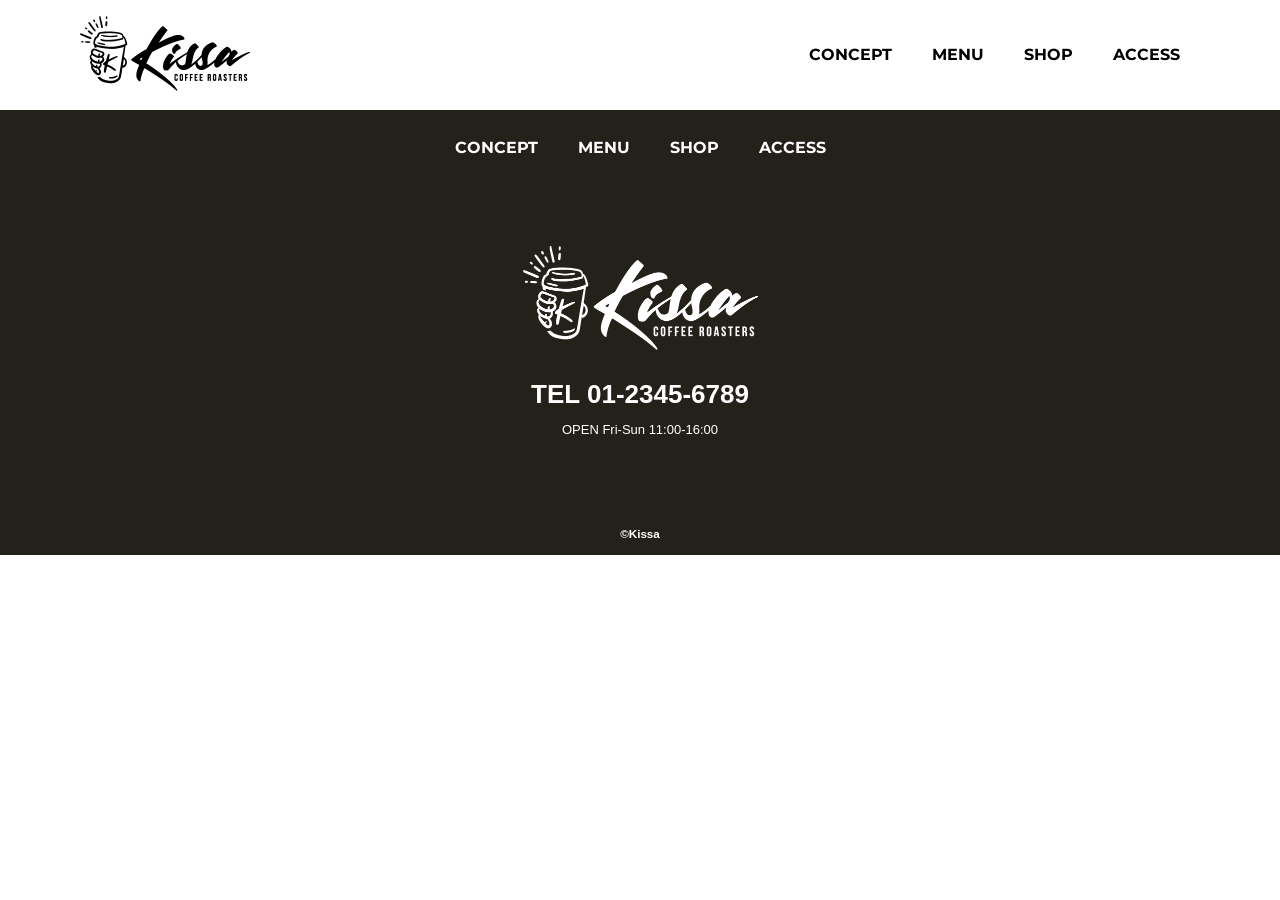
==== index.html @ 06d97d25 "P163まで" ====
<!DOCTYPE html>
<html>

<head>
    <meta charset="UTF-8">
    <title>KISSA official website</title>
    <meta name="description" content="自家焙煎したこだわりのコーヒーと、思わず長居したくなるような居心地の良い空間を提供するカフェ「KISSA」のウェブサイトです。">
    <meta name="viewport" content="width=device-width">
    <script src="./js/toggle-menu.js"></script>
    <link rel="stylesheet" href="./css/common.css">
    <link rel="stylesheet" href="./css/index.css">
    <link rel="preconnect" href="https://fonts.googleapis.com">
    <link rel="preconnect" href="https://fonts.gstatic.com" crossorigin>
    <link href="https://fonts.googleapis.com/css2?family=Montserrat:ital,wght@0,700;1,700&display=swap"
        rel="stylesheet">
</head>

<body>
    <header class="header">
        <div class="header-inner">
            <a class="header-logo" href="./index.html">
                <img src="./images/common/logo-header.png" alt="KISSA">
            </a>
            <button class="toggle-menu-button"></button>
            <div class="header-site-menu">
                <nav class="site-menu">
                    <ul>
                        <li><a href="./concept.html">CONCEPT</a></li>
                        <li><a href="./menu.html">MENU</a></li>
                        <li><a href="./shop.html">SHOP</a></li>
                        <li><a href="./access.html">ACCESS</a></li>
                    </ul>
                </nav>
            </div>
        </div>
    </header>
    <main class="main"></main>
    <footer class="footer">
        <nav class="site-menu">
            <ul>
                <li><a href="./concept.html">CONCEPT</a></li>
                <li><a href="./menu.html">MENU</a></li>
                <li><a href="./shop.html">SHOP</a></li>
                <li><a href="./access.html">ACCESS</a></li>
            </ul>
        </nav>
        <a class="footer-logo" href="./index.html">
            <img src="./images/common/logo-footer.png" alt="KISSA">
        </a>
        <p class="footer-tel">TEL 01-2345-6789</p>
        <p class="footer-time">OPEN Fri-Sun 11:00-16:00</p>
        <p class="copyright"><small>&copy;Kissa</small></p>
    </footer>
</body>

</html>
---- css/common.css ----
@charset "utf-8";

*,
::before,
::after {
    padding: 0;
    margin: 0;
    box-sizing: border-box;
}

ul,
ol {
    list-style: none;
}

a {
    color: inherit;
    text-decoration: none;
}

body {
    font-family: sans-serif;
    font-size: 16px;
    color: #000000;
    line-height: 1;
    background-color: #ffffff;
}

img {
    max-width: 100%;
}

.header-inner {
    max-width: 1200px;
    height: 110px;
    margin-left: auto;
    margin-right: auto;
    padding-left: 40px;
    padding-right: 40px;
    display: flex;
    justify-content: space-between;
    align-items: center;
}

.toggle-menu-button {
    display: none;
}

.header-logo {
    display: block;
    width: 170px;
}

.site-menu ul{
    display: flex;
}

.site-menu ul li {
    margin-left: 20px;
    margin-right: 20px;
}

.site-menu ul li a {
    font-family: "Montserrat", sans-serif;
    font-weight: bold;
}

.footer {
    color: #ffffff;
    background-color: #24211b;
    padding-top: 30px;
    padding-bottom: 15px;
    display: flex;
    flex-direction: column;
    align-items: center;
}

.footer-logo {
    display: block;
    width: 235px;
    margin-top: 90px;
}

.footer-tel {
    font-size: 26px;
    font-weight: bold;
    margin-top: 28px;
}

.footer-time {
    font-size: 13px;
    margin-top: 16px;
}

.copyright {
    font-size: 14px;
    font-weight: bold;
    margin-top: 90px;
}

@media (max-width: 800px) {
    .site-menu ul {
        display: block;
        text-align: center;
    }

    .site-menu li {
        margin-top: 20px;
    }

    .header {
        position: fixed;
        top: 0;
        left: 0;
        right: 0;
        background-color: #ffffff;
        height: 50px;
        z-index: 10;
        box-shadow: 0 3px 6px rgba(0, 0, 0, 0.1);
    }

    .header-inner {
        padding-left: 20px;
        padding-right: 20px;
        height: 100%;
        position: relative;
    }

    .header-logo {
        width: 100px;
    }

    .header-site-menu {
        position: absolute;
        top: 100%;
        left: 0;
        right: 0;
        color: #ffffff;
        background-color: #736E62;
        padding-top: 30px;
        padding-bottom: 50px;
        display: none;
    }

    .header-site-menu.is-show {
        display: block;
    }

    .toggle-menu-button {
        display: block;
        width: 44px;
        height: 34px;
        background-image: url(../images/common/icon-menu.png);
        background-size: 50%;
        background-position: center;
        background-repeat: no-repeat;
        background-color: transparent;
        border: none;
        border-radius: 0;
        outline: none;
    }

    .main {
        padding-top: 50px;
    }

    .footer-logo {
        margin-top: 60px;
    }

    .footer-tel {
        font-size: 20px;
    }

    .copyright{
        margin-top: 50px;
    }
}
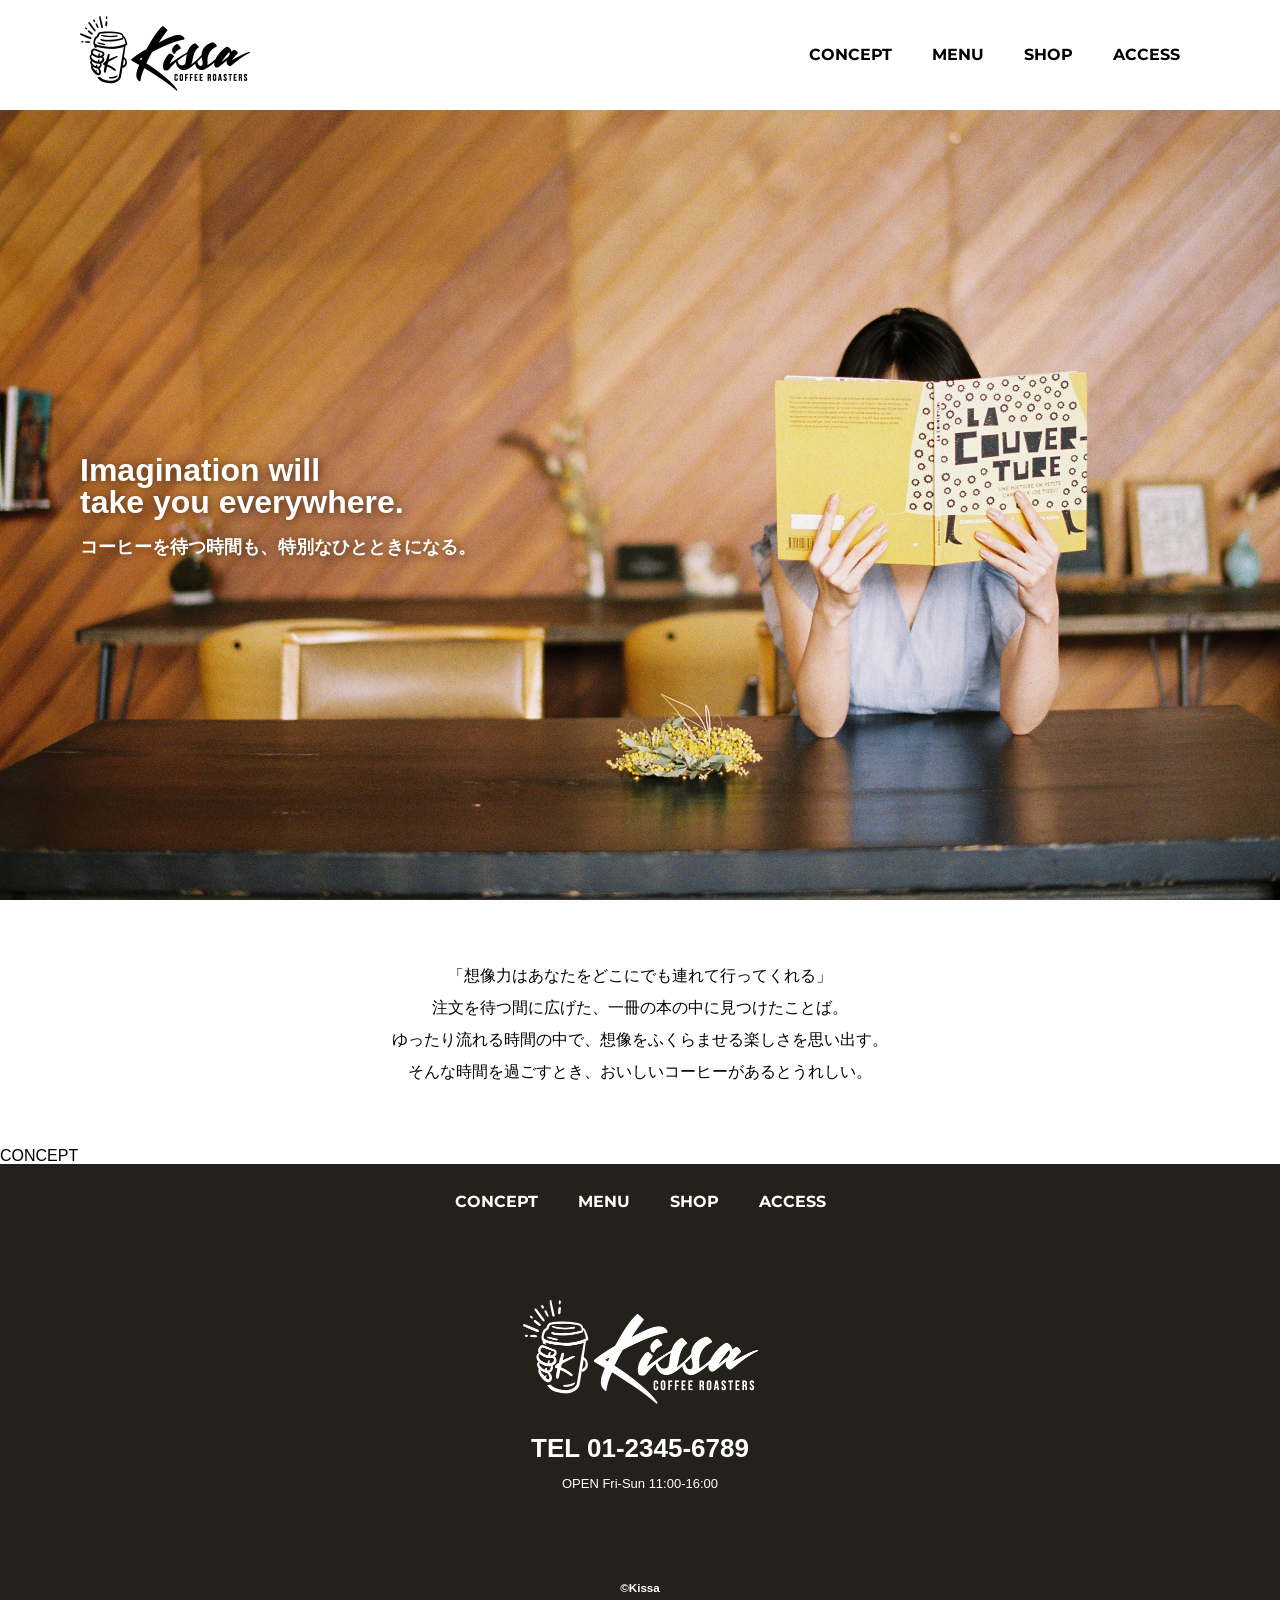
==== commit 29584525: "P182まで" ====
--- a/index.html
+++ b/index.html
@@ -34,7 +34,22 @@
             </div>
         </div>
     </header>
-    <main class="main"></main>
+    <main class="main">
+        <div class="first-view">
+            <div class="first-view-text">
+                <h1>Imagination will <br>take you everywhere.</h1>
+                <p>コーヒーを待つ時間も、特別なひとときになる。</p>
+            </div>
+
+        </div>
+        <div class="lead">
+            <p>「想像力はあなたをどこにでも連れて行ってくれる」<br>注文を待つ間に広げた、一冊の本の中に見つけたことば。<br>ゆったり流れる時間の中で、想像をふくらませる楽しさを思い出す。<br>そんな時間を過ごすとき、おいしいコーヒーがあるとうれしい。
+            </p>
+        </div>
+        <div class="link-button-area">
+            <a class="link-button" href="./concept.html">CONCEPT</a>
+        </div>
+    </main>
     <footer class="footer">
         <nav class="site-menu">
             <ul>
--- a/css/index.css
+++ b/css/index.css
@@ -0,0 +1,43 @@
+@charset "utf-8";
+
+.first-view {
+    height: calc(100vh - 110px);
+    background-image: url(../images/index/bg-main.jpg);
+    background-repeat: no-repeat;
+    background-position: center center;
+    background-size: cover;
+    display: flex;
+    align-items: center;
+}
+
+.first-view-text {
+    width: 100%;
+    max-width: 1200px;
+    margin-left: auto;
+    margin-right: auto;
+    padding-left: 40px;
+    padding-right: 80px;
+    color: #ffffff;
+    font-weight: bold;
+    text-shadow: 1px 1px 10px #4b2c14;
+}
+
+.first-view-text p {
+    font-size: 18px;
+    margin-top: 20px;
+}
+
+.lead {
+    max-width: 1200px;
+    margin: 60px auto;
+}
+
+.lead p {
+    line-height: 2;
+    text-align: center;
+}
+
+.link-botton-area {
+    text-align: center;
+    margin-top: 40px;
+}
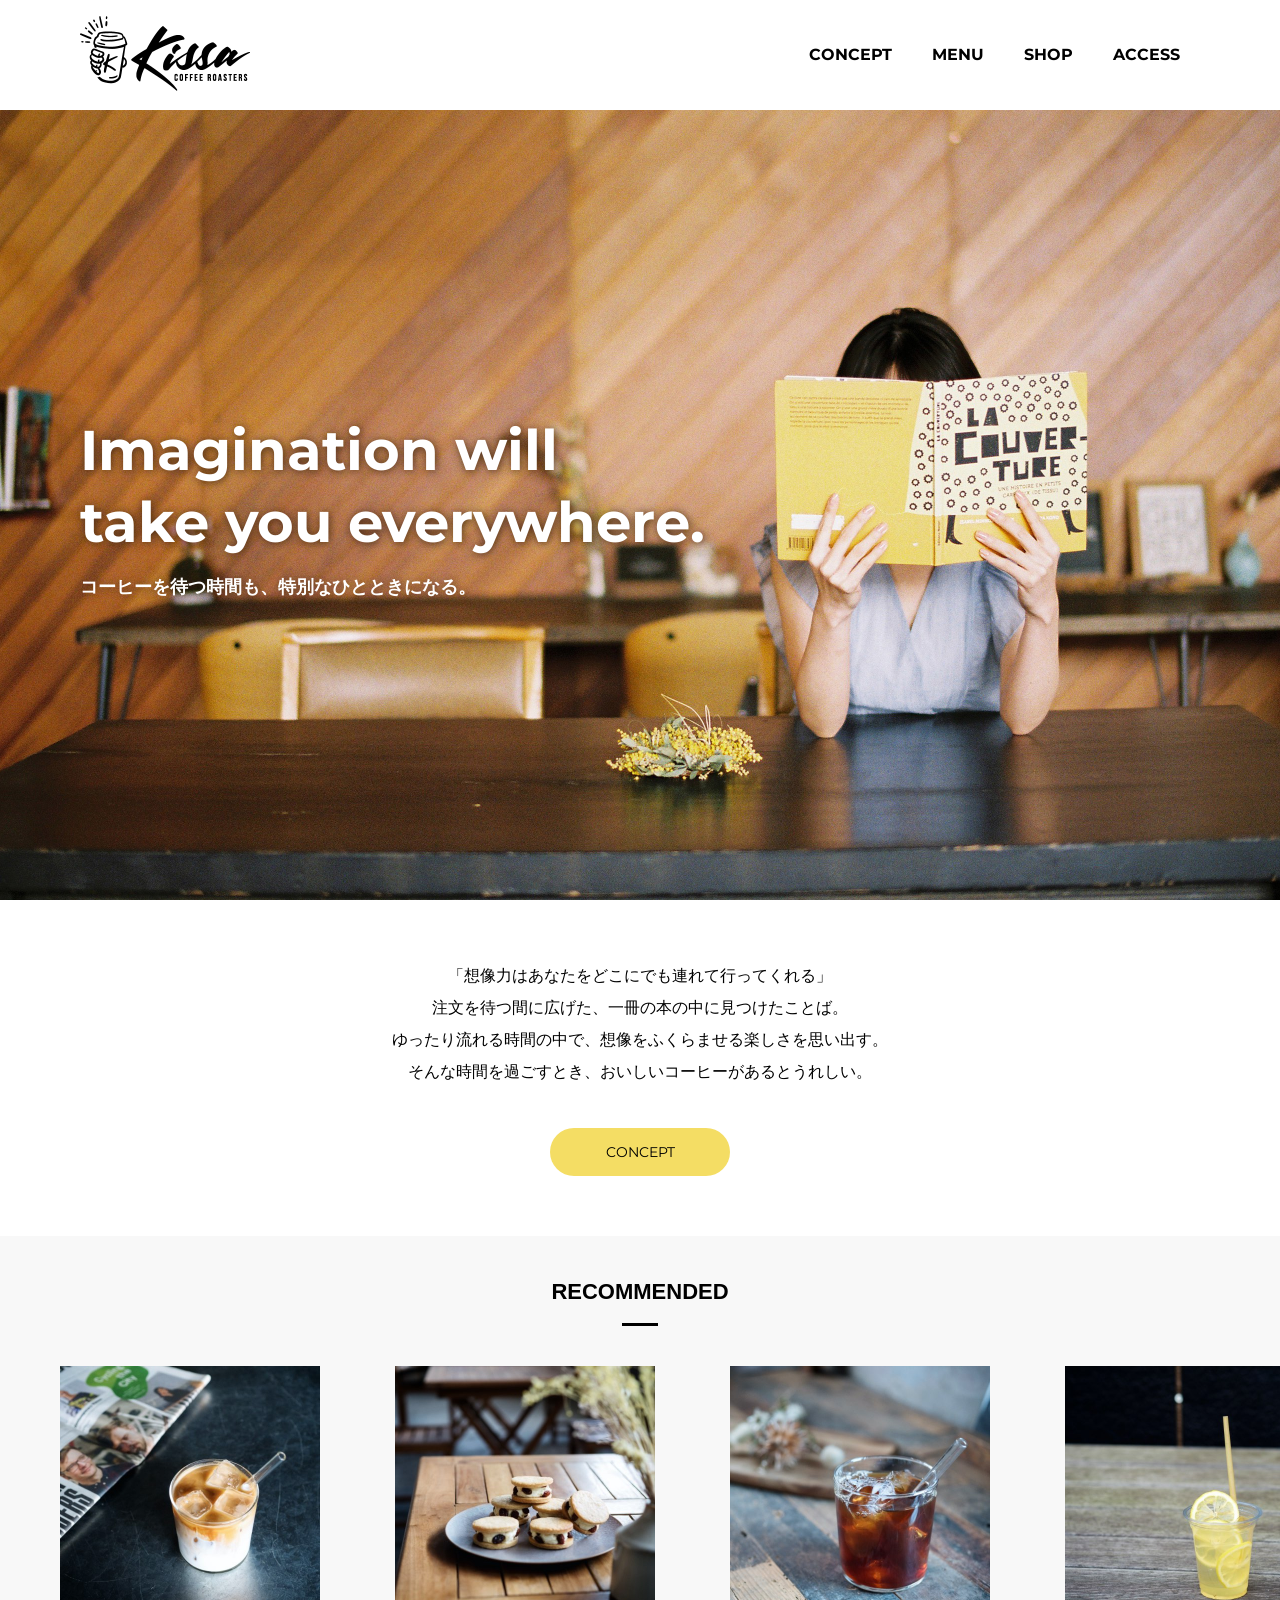
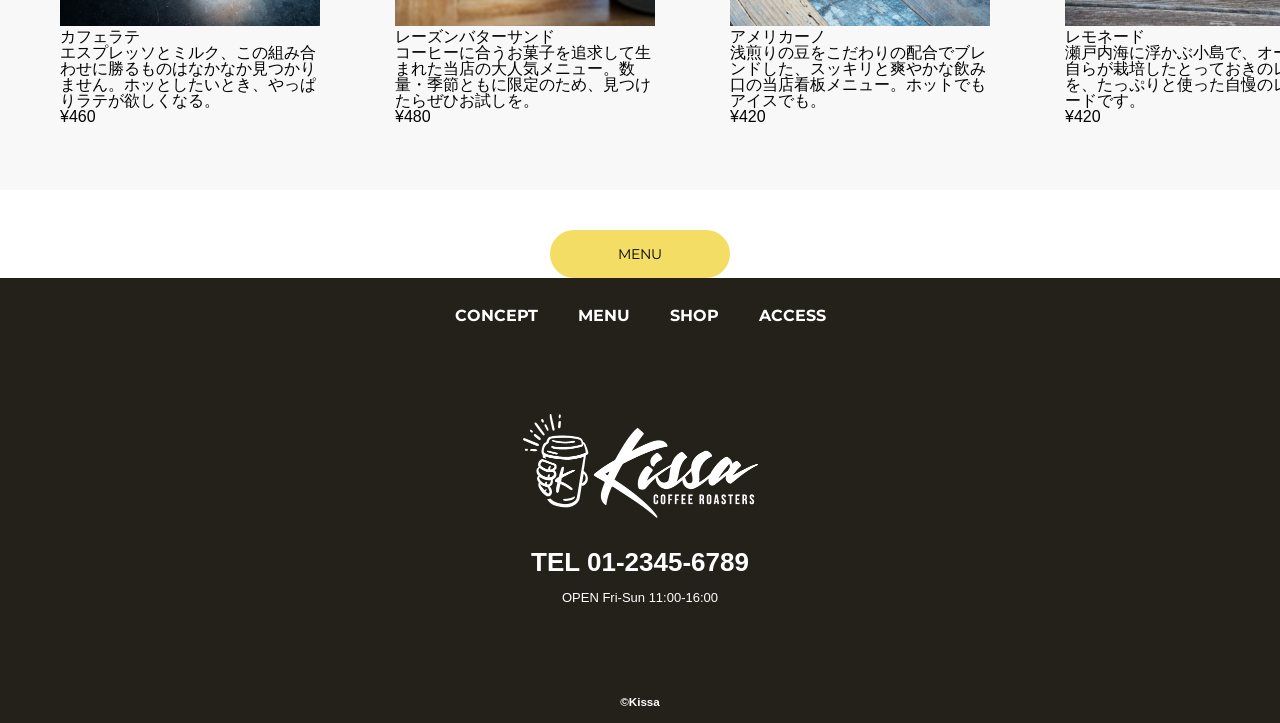
==== commit c49c1891: "P219まで" ====
--- a/index.html
+++ b/index.html
@@ -45,9 +45,58 @@
         <div class="lead">
             <p>「想像力はあなたをどこにでも連れて行ってくれる」<br>注文を待つ間に広げた、一冊の本の中に見つけたことば。<br>ゆったり流れる時間の中で、想像をふくらませる楽しさを思い出す。<br>そんな時間を過ごすとき、おいしいコーヒーがあるとうれしい。
             </p>
+            <div class="link-button-area">
+                <a class="link-button" href="./concept.html">CONCEPT</a>
+            </div>
+        </div>
+
+        <div class="recommended">
+            <h2>RECOMMENDED</h2>
+            <ul class="item-list">
+                <li>
+                    <img src="./images/index/img-item01.jpg" alt="カフェラテの商品画像">
+                    <dl>
+                        <dt>カフェラテ</dt>
+                        <dd>エスプレッソとミルク、この組み合わせに勝るものはなかなか見つかりません。ホッとしたいとき、やっぱりラテが欲しくなる。</dd>
+                    </dl>
+                    <p class="price">¥460</p>
+                </li>
+                <li>
+                    <img src="./images/index/img-item02.jpg" alt="レーズンバターサンドの商品画像">
+                    <dl>
+                        <dt>レーズンバターサンド</dt>
+                        <dd>コーヒーに合うお菓子を追求して生まれた当店の大人気メニュー。数量・季節ともに限定のため、見つけたらぜひお試しを。</dd>
+                    </dl>
+                    <p class="price">¥480</p>
+                </li>
+                <li>
+                    <img src="./images/index/img-item03.jpg" alt="アメリカーノの商品画">
+                    <dl>
+                        <dt>アメリカーノ</dt>
+                        <dd>浅煎りの豆をこだわりの配合でブレンドした、スッキリと爽やかな飲み口の当店看板メニュー。ホットでもアイスでも。</dd>
+                    </dl>
+                    <p class="price">¥420</p>
+                </li>
+                <li>
+                    <img src="./images/index/img-item04.jpg" alt="レモネードの商品画像">
+                    <dl>
+                        <dt>レモネード</dt>
+                        <dd>瀬戸内海に浮かぶ小島で、オーナー自らが栽培したとっておきのレモンを、たっぷりと使った自慢のレモネードです。</dd>
+                    </dl>
+                    <p class="price">¥420</p>
+                </li>
+                <li>
+                    <img src="./images/index/img-item05.jpg" alt="ホットドッグ - チリの商品画像">
+                    <dl>
+                        <dt>ホットドッグ - チリ</dt>
+                        <dd>ちょっと小腹が空いたとき、あると嬉しいホットドッグ。特製チリソースとチーズをかければ、もう言葉はいりません。</dd>
+                    </dl>
+                    <p class="price">¥540</p>
+                </li>
+            </ul>
         </div>
         <div class="link-button-area">
-            <a class="link-button" href="./concept.html">CONCEPT</a>
+            <a class="link-button" href="./menu.html">MENU</a>
         </div>
     </main>
     <footer class="footer">
--- a/css/index.css
+++ b/css/index.css
@@ -22,6 +22,12 @@
     text-shadow: 1px 1px 10px #4b2c14;
 }
 
+.first-view-text h1 {
+    font-family: 'Montserrat', sans-serif;
+    font-size: 56px;
+    line-height: 72px;
+}
+
 .first-view-text p {
     font-size: 18px;
     margin-top: 20px;
@@ -37,7 +43,94 @@
     text-align: center;
 }
 
-.link-botton-area {
+.link-button-area {
     text-align: center;
     margin-top: 40px;
+}
+
+.link-button {
+    background-color: #f4dd64;
+    display: inline-block;
+    min-width: 180px;
+    line-height: 48px;
+    border-radius: 24px;
+    font-family: 'Montserrat', 'sans-serif';
+    font-size: 14px;
+}
+
+.link-button:hover {
+    background-color: #d8b500;
+}
+
+.recommended {
+    background-color: #f8f8f8;
+    padding-top: 45px;
+    padding-bottom: 55px;
+}
+
+.recommended h2 {
+    font-size: 22px;
+    font-weight: bold;
+    text-align: center;
+}
+
+.recommended h2::after {
+    content: '';
+    display: block;
+    width: 36px;
+    height: 3px;
+    background-color: #000000;
+    margin-top: 20px;
+    margin-left: auto;
+    margin-right: auto;
+}
+
+.item-list {
+    display: flex;
+    padding-top: 40px;
+    padding-bottom: 10px;
+    padding-left: 60px;
+    padding-right: 60px;
+}
+
+.item-list li {
+    flex-shrink: 0;
+    width: 260px;
+    margin-left: 75px;
+}
+
+.item-list li:nth-child(1) {
+    margin-left: 0;
+}
+
+@media (max-width:800px) {
+    .first-view {
+        height: calc(100vh - 50px);
+        background-image: url(../images/index/bg-main-sp.jpg);
+        align-items: flex-start;
+    }
+
+    .first-view-text {
+        padding-top: 60px;
+        padding-left: 20px;
+    }
+
+    .first-view-text h1 {
+        font-size: 36px;
+        line-height: 48px;
+    }
+
+    .first-view-text p {
+        font-size: 14px;
+        margin-top: 15px;
+    }
+
+    .lead {
+        padding-left: 20px;
+        padding-right: 20px;
+    }
+
+    .lead p {
+        text-align: left;
+    }
 }
